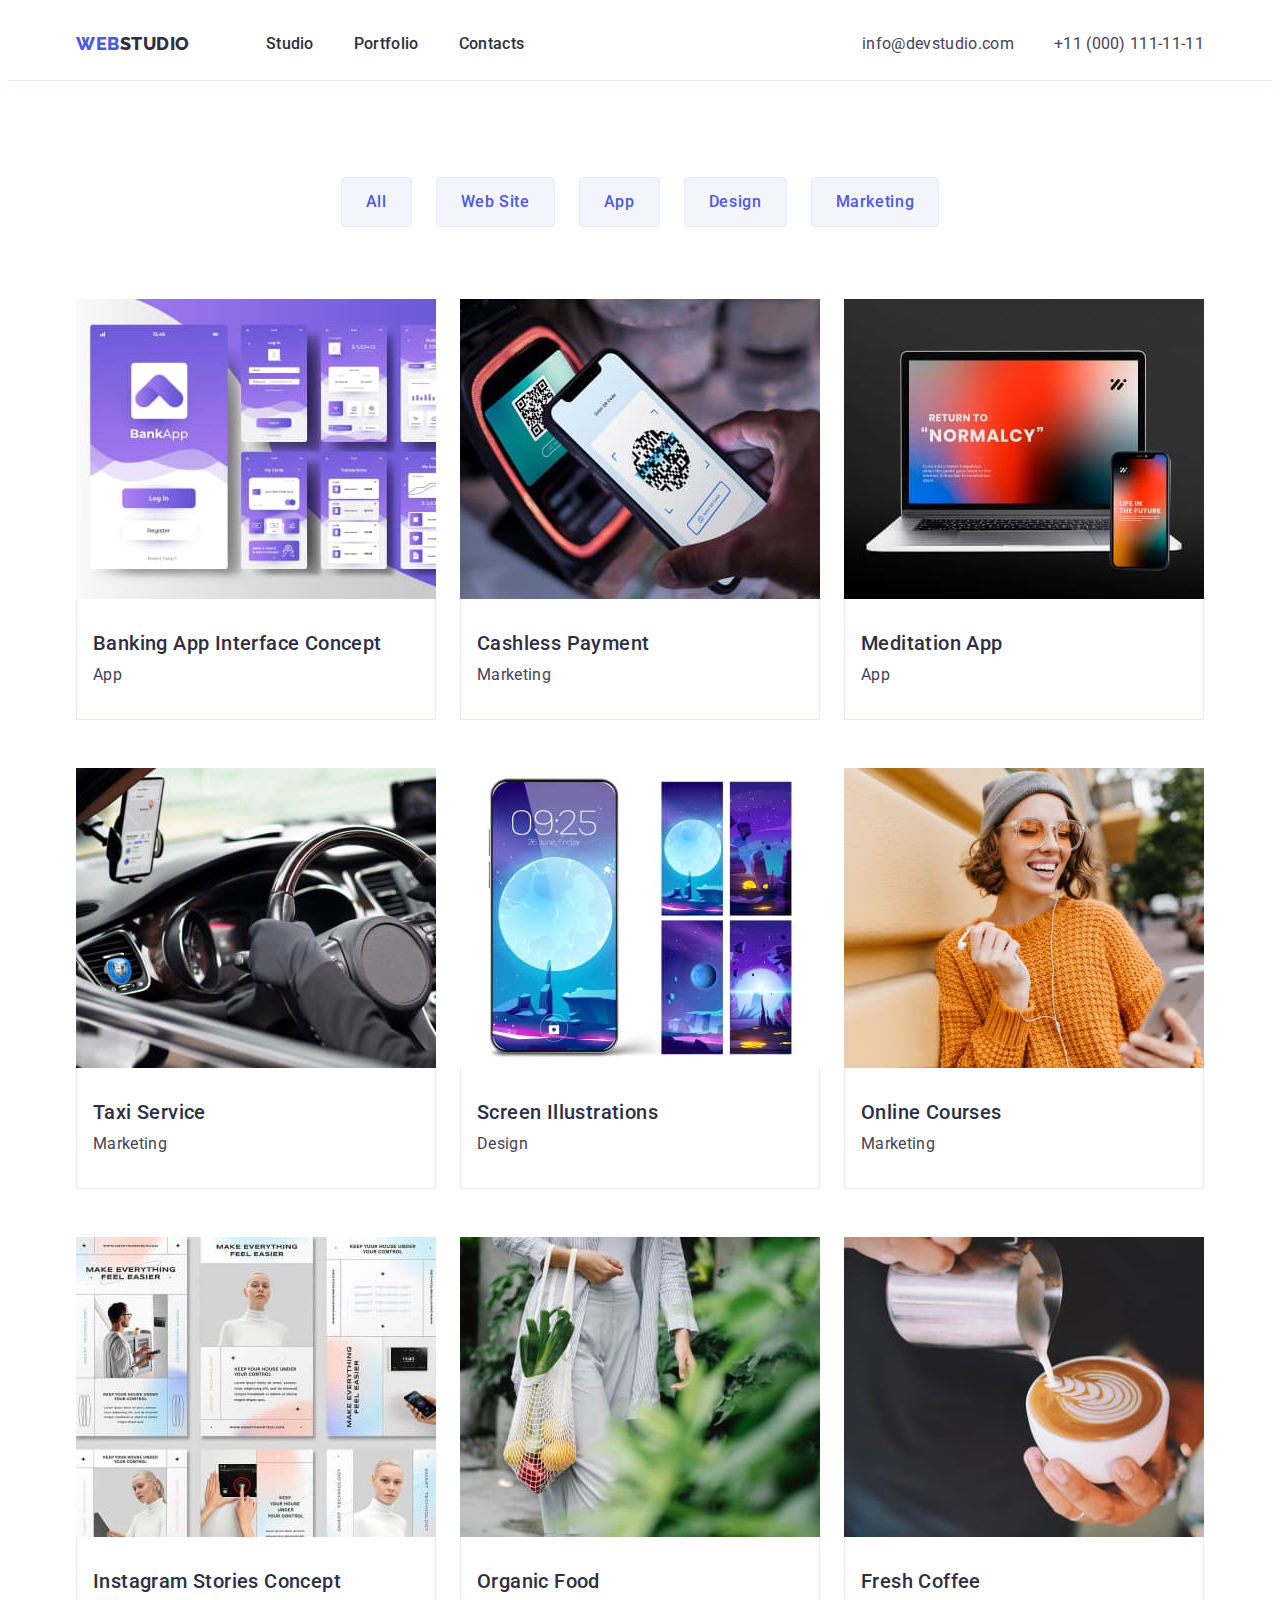
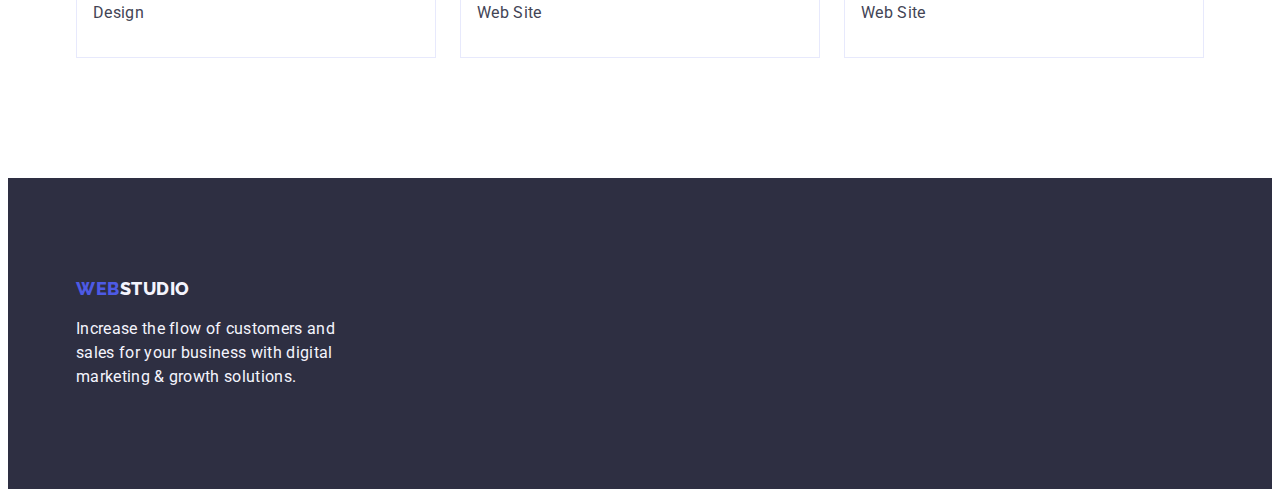
==== portfolio.html @ bd39e2be "hw-03" ====
<!DOCTYPE html>
<html lang="en">
  <head>
    <meta charset="UTF-8" />
    <meta
      http-equiv="X-UA-Compatible"
      content="IE=edge"
    />
    <meta
      name="viewport"
      content="width=device-width, initial-scale=1.0"
    />

    <link
      rel="preconnect"
      href="https://fonts.googleapis.com"
    />
    <link
      rel="preconnect"
      href="https://fonts.gstatic.com"
      crossorigin
    />
    <link
      rel="stylesheet"
      href="https://cdnjs.cloudflare.com/ajax/libs/modern-normalize/1.1.0/modern-normalize.min.css"
      integrity="sha512-wpPYUAdjBVSE4KJnH1VR1HeZfpl1ub8YT/NKx4PuQ5NmX2tKuGu6U/JRp5y+Y8XG2tV+wKQpNHVUX03MfMFn9Q=="
      crossorigin="anonymous"
      referrerpolicy="no-referrer"
    />
    <link
      href="https://fonts.googleapis.com/css2?family=Raleway:wght@800&family=Roboto:wght@400;500;700&display=swap"
      rel="stylesheet"
    />
    <link
      rel="stylesheet"
      href="./css/styles.css"
    />
    <title>Портфоліо</title>
  </head>
  <body>
    <header class="header">
      <div class="container header-container">
        <nav class="header-nav">
          <a
            href="./index.html"
            class="logo-link link"
            >web<span class="logo-top">Studio</span></a
          >
          <ul class="header-list list">
            <li class="header-item">
              <a
                href="./index.html"
                class="header-link link"
                >Studio</a
              >
            </li>
            <li class="header-item">
              <a
                href="./portfolio.html"
                class="header-link link"
                >Portfolio</a
              >
            </li>
            <li class="header-item">
              <a
                href=""
                class="header-link link"
                >Contacts</a
              >
            </li>
          </ul>
        </nav>
        <address class="header-address">
          <ul class="address-list list">
            <li class="header-item">
              <a
                href="mailto:info@devstudio.com"
                class="header-adr link"
              >
                info@devstudio.com</a
              >
            </li>
            <li class="header-item">
              <a
                href="tel:+110001111111"
                class="header-adr link"
                >+11 (000) 111-11-11
              </a>
            </li>
          </ul>
        </address>
      </div>
    </header>
    <main>
      <section class="examples section">
        <div class="container">
          <h1 hidden>Portfolio</h1>
          <ul class="examples-list list">
            <li class="example-item">
              <button
                type="button"
                class="examples-btn"
              >
                All
              </button>
            </li>
            <li class="example-item">
              <button
                type="button"
                class="examples-btn"
              >
                Web Site
              </button>
            </li>
            <li class="example-item">
              <button
                type="button"
                class="examples-btn"
              >
                App
              </button>
            </li>
            <li class="example-item">
              <button
                type="button"
                class="examples-btn"
              >
                Design
              </button>
            </li>
            <li class="example-item">
              <button
                type="button"
                class="examples-btn"
              >
                Marketing
              </button>
            </li>
          </ul>
          <ul class="example-linklist list">
            <li class="linklist-item">
              <a
                href=""
                class="linklist-link link"
              >
                <img
                  src="./images/banking_app.jpg"
                  alt="Interface banking app"
                  width="360"
                />
                <div class="linklist-card">
                  <h2 class="linklist-title">Banking App Interface Concept</h2>
                  <p class="linklist-text">App</p>
                </div>
              </a>
            </li>
            <li class="linklist-item">
              <a
                href=""
                class="linklist-link link"
              >
                <img
                  src="./images/payment.jpg"
                  alt="Cashless payment"
                  width="360"
                />
                <div class="linklist-card">
                  <h2 class="linklist-title">Cashless Payment</h2>
                  <p class="linklist-text">Marketing</p>
                </div>
              </a>
            </li>
            <li class="linklist-item">
              <a
                href=""
                class="linklist-link link"
              >
                <img
                  src="./images/meditation_app.jpg"
                  alt="Meditation app"
                  width="360"
                />
                <div class="linklist-card">
                  <h2 class="linklist-title">Meditation App</h2>
                  <p class="linklist-text">App</p>
                </div>
              </a>
            </li>
            <li class="linklist-item">
              <a
                href=""
                class="linklist-link link"
              >
                <img
                  src="./images/taxi_service.jpg"
                  alt="Taxi service"
                  width="360"
                />
                <div class="linklist-card">
                  <h2 class="linklist-title">Taxi Service</h2>
                  <p class="linklist-text">Marketing</p>
                </div>
              </a>
            </li>
            <li class="linklist-item">
              <a
                href=""
                class="linklist-link link"
              >
                <img
                  src="./images/illustrations.jpg"
                  alt="Screen Illustrations"
                  width="360"
                />
                <div class="linklist-card">
                  <h2 class="linklist-title">Screen Illustrations</h2>
                  <p class="linklist-text">Design</p>
                </div>
              </a>
            </li>
            <li class="linklist-item">
              <a
                href=""
                class="linklist-link link"
              >
                <img
                  src="./images/courses.jpg"
                  alt="Online courses"
                  width="360"
                />
                <div class="linklist-card">
                  <h2 class="linklist-title">Online Courses</h2>
                  <p class="linklist-text">Marketing</p>
                </div>
              </a>
            </li>
            <li class="linklist-item">
              <a
                href=""
                class="linklist-link link"
              >
                <img
                  src="./images/stories_concept.jpg"
                  alt="Instagram concept"
                  width="360"
                />
                <div class="linklist-card">
                  <h2 class="linklist-title">Instagram Stories Concept</h2>
                  <p class="linklist-text">Design</p>
                </div>
              </a>
            </li>
            <li class="linklist-item">
              <a
                href=""
                class="linklist-link link"
              >
                <img
                  src="./images/organic_food.jpg"
                  alt="Organic food"
                  width="360"
                />
                <div class="linklist-card">
                  <h2 class="linklist-title">Organic Food</h2>
                  <p class="linklist-text">Web Site</p>
                </div>
              </a>
            </li>
            <li class="linklist-item">
              <a
                href=""
                class="linklist-link link"
              >
                <img
                  src="./images/coffee.jpg"
                  alt="Coffee"
                  width="360"
                />
                <div class="linklist-card">
                  <h2 class="linklist-title">Fresh Coffee</h2>
                  <p class="linklist-text">Web Site</p>
                </div>
              </a>
            </li>
          </ul>
        </div>
      </section>
    </main>
    <footer class="footer">
      <div class="container">
        <a
          href="./index.html"
          class="footer-logo link"
          >web<span class="logo-down">Studio</span></a
        >
        <p class="footer-text">
          Increase the flow of customers and sales for your business with
          digital marketing & growth solutions.
        </p>
      </div>
    </footer>
  </body>
</html>
---- css/styles.css ----
html {
  box-sizing: border-box;
}
*,
*::before,
*::after {
  box-sizing: inherit;
}
h1,
h2,
h3,
h4,
h5,
h6,
p,
ul,
li {
  margin: 0;
  padding: 0;
}
img {
  display: block;
  max-width: 100%;
  height: auto;
}
:root {
  --primary-brand: #4d5ae5;
  --pressed-state: #404bbf;
  --dark: #2e2f42;
  --success: #31d0aa;
  --hero-background: rgba(46, 47, 66, 0.7);
  --text: #434455;
  --subtle-text: #8e8f99;
  --accent: #e7e9fc;
  --light: #f4f4fd;
  --modal-overlay: rgba(46, 47, 66, 0.4);
  --white-background: #ffffff;
  --modal-background: #fcfcfc;
}
body {
  color: var(--text);
  font-family: "Roboto", sans-serif;
  background: var(--white-background);
}
.container {
  width: 1158px;
  margin: 0 auto;
  padding-left: 15px;
  padding-right: 15px;
}
.section {
  padding-top: 120px;
  padding-bottom: 120px;
}
.list {
  list-style: none;
}
.link {
  text-decoration: none;
}
.header {
  border-bottom: 1px solid #e7e9fc;
}
.header-container {
  display: flex;
  align-items: center;
  justify-content: space-between;
}
.header-nav {
  display: flex;
  align-items: center;
}
.header-list {
  display: flex;
  gap: 40px;
}
.header-item {
}

.logo-top {
  color: var(--dark);
}
.logo-link {
  font-family: "Raleway", sans-serif;
  font-style: normal;
  font-weight: 800;
  font-size: 18px;
  line-height: 1.17;
  /* identical to box height, or 117% */

  display: flex;
  align-items: center;
  letter-spacing: 0.03em;
  text-transform: uppercase;

  /* NAVY BLUE */

  color: var(--primary-brand);
  margin-right: 76px;
  padding-top: 24px;
  padding-bottom: 24px;
}
.header-link {
  display: block;
  font-weight: 500;
  font-size: 16px;
  line-height: 1.5;
  /* identical to box height, or 150% */

  letter-spacing: 0.02em;

  /* NAVY BLUE */

  color: var(--dark);
  padding-top: 24px;
  padding-bottom: 24px;
}
.header-link:hover {
  color: var(--pressed-state);
}
.header-link:focus {
  color: var(--pressed-state);
}
.header-address {
  font-style: normal;
}
.header-adr {
  display: block;
  font-style: normal;
  font-weight: 400;
  font-size: 16px;
  line-height: 1.5;
  /* identical to box height, or 150% */

  letter-spacing: 0.02em;

  /* SLATE */

  color: var(--text);
  padding-top: 24px;
  padding-bottom: 24px;
}
.header-adr:focus {
  color: var(--pressed-state);
}
.header-adr:hover {
  color: var(--pressed-state);
}
.address-list {
  display: flex;
  gap: 40px;
}
.header-mail {
  font-style: normal;
  font-weight: 400;
  font-size: 16px;
  line-height: 1.5;
  /* identical to box height, or 150% */

  letter-spacing: 0.02em;

  /* SLATE */

  color: var(--text);
}
.header-num {
  font-style: normal;
  font-weight: 400;
  font-size: 16px;
  line-height: 1.5;
  /* identical to box height, or 150% */

  letter-spacing: 0.02em;

  /* SLATE */

  color: var(--text);
}
.footer {
  background: var(--dark);
  padding-top: 100px;
  padding-bottom: 100px;
}
.footer-logo {
  font-family: "Raleway", sans-serif;
  font-style: normal;
  font-weight: 800;
  font-size: 18px;
  line-height: 1.17;
  /* identical to box height, or 117% */

  letter-spacing: 0.03em;
  text-transform: uppercase;

  color: var(--primary-brand);
}
.logo-down {
  color: var(--light);
}
.footer-text {
  font-weight: 400;
  font-size: 16px;
  line-height: 1.5;
  /* or 150% */

  letter-spacing: 0.02em;

  /* CLOUD */

  color: var(--light);
  max-width: 264px;
  margin-top: 17.5px;
}
.hero {
  background: var(--dark);
  padding-top: 188px;
  padding-bottom: 188px;
}
.hero-title {
  font-weight: 700;
  font-size: 56px;
  line-height: 1.07;
  /* or 107% */

  text-align: center;
  letter-spacing: 0.02em;

  /* WHITE */

  color: var(--white-background);
  max-width: 496px;
  margin: 0 auto;
  margin-bottom: 48px;

}
.hero-btn {
  font-family: "Roboto", sans-serif;
  font-weight: 500;
  font-size: 16px;
  line-height: 1.5;
  /* identical to box height, or 150% */

  display: flex;
  align-items: center;
  letter-spacing: 0.04em;

  /* WHITE */

  color: var(--white-background);
  background: var(--primary-brand);
  cursor: pointer;
  border-radius: 4px;
  box-shadow: 0px 4px 4px rgba(0, 0, 0, 0.15);
  border: 0;
  min-width: 169px;
  text-align: center;
  padding: 16px 32px;
  margin: 0 auto;
}
.hero-btn:hover {
  background-color: var(--pressed-state);
}
.hero-btn:focus {
  background-color: var(--pressed-state);
}
.advantage {
  padding-bottom: 0;
}
.advantage-list {
  display: flex;
  flex-direction: row;
  gap: 24px;
}
.advantage-item {
  width: 264px;
}
.advantage-title {
  font-weight: 500;
  font-size: 20px;
  line-height: 1.2;
  /* identical to box height, or 120% */

  letter-spacing: 0.02em;

  color: var(--dark);
  margin-bottom: 8px;
}
.advantage-text {
  font-weight: 400;
  font-size: 16px;
  line-height: 1.5;
  /* or 150% */

  letter-spacing: 0.02em;

  /* SLATE */

  color: var(--text);
}
.activity {
}
.activity-title {
  font-weight: 700;
  font-size: 36px;
  line-height: 1.11;
  /* identical to box height, or 111% */

  text-align: center;
  letter-spacing: 0.02em;
  text-transform: capitalize;
  color: var(--dark);
  margin-bottom: 72px;
}
.activity-list {
  display: flex;
  flex-direction: row;
  justify-content: space-evenly;
  gap: 24px;
}
.activity-item {
}
.team {
  background-color: var(--light);
}
.team-title {
  font-weight: 700;
  font-size: 36px;
  line-height: 1.11;
  /* identical to box height, or 111% */

  text-align: center;
  letter-spacing: 0.02em;
  text-transform: capitalize;
  color: var(--dark);
  margin-bottom: 72px;
}
.team-list {
  display: flex;
  flex-direction: row;
  gap: 24px;
  justify-content: space-evenly;
}
.team-item {
  background-color: var(--white-background);
  box-shadow: 0px 1px 6px rgba(46, 47, 66, 0.08),
    0px 1px 1px rgba(46, 47, 66, 0.16), 0px 2px 1px rgba(46, 47, 66, 0.08);
  border-radius: 0px 0px 4px 4px;
}
.team-text {
  padding-top: 32px;
  padding-bottom: 32px;
}
.member {
  font-weight: 500;
  font-size: 20px;
  line-height: 1.2;
  /* identical to box height, or 120% */

  text-align: center;
  letter-spacing: 0.02em;

  /* NAVY BLUE */

  color: var(--dark);
  margin-bottom: 8px;
}
.position {
  font-weight: 400;
  font-size: 16px;
  line-height: 1.5;
  /* identical to box height, or 150% */

  text-align: center;
  letter-spacing: 0.02em;

  /* SLATE */

  color: var(--text);
}
.examples {
  padding-top: 96px;
}
.examples-list {
  display: flex;
  flex-direction: row;
  justify-content: center;
  gap: 24px;
  margin-bottom: 72px;
}
.example-item {
}
.examples-btn {
  border-radius: 4px;
  border: 1px solid #e7e9fc;
  text-align: center;
  padding: 12px 24px;
  font-family: "Roboto", sans-serif;
  font-weight: 500;
  font-size: 16px;
  line-height: 1.5;
  /* identical to box height, or 150% */

  display: flex;
  align-items: center;
  text-align: center;
  letter-spacing: 0.04em;

  /* IRIS */

  color: var(--primary-brand);
  background: var(--light);
  cursor: pointer;
  text-align: center;
  padding: 12px 24px;
}
.examples-btn:hover {
  background: var(--pressed-state);
  color: var(--white-background);
  border: 1px solid transparent;
}
.examples-btn:focus {
  background: var(--pressed-state);
  color: var(--white-background);
  border: 1px solid transparent;
}
.example-linklist {
  display: flex;
  flex-wrap: wrap;
  gap: 48px 24px;
}
.linklist-item {
  width: calc((100% - 48px) / 3);
}
.linklist-item:nth-child(3n) {
  margin-right: 0;
}

.linklist-item:nth-last-child(-n + 3) {
  margin-bottom: 0;
}
.linklist-link {
}
.linklist-card {
  padding-top: 32px;
  padding-bottom: 32px;
  padding-left: 16px;
  border: 1px solid #e7e9fc;
  border-top: none;
}
.linklist-title {
  font-weight: 500;
  font-size: 20px;
  line-height: 1.2;
  /* identical to box height, or 120% */

  letter-spacing: 0.02em;

  /* NAVY BLUE */

  color: var(--dark);
  margin-bottom: 8px;
}
.linklist-text {
  font-weight: 400;
  font-size: 16px;
  line-height: 1.5;
  /* identical to box height, or 150% */

  letter-spacing: 0.02em;

  /* SLATE */

  color: var(--text);
}
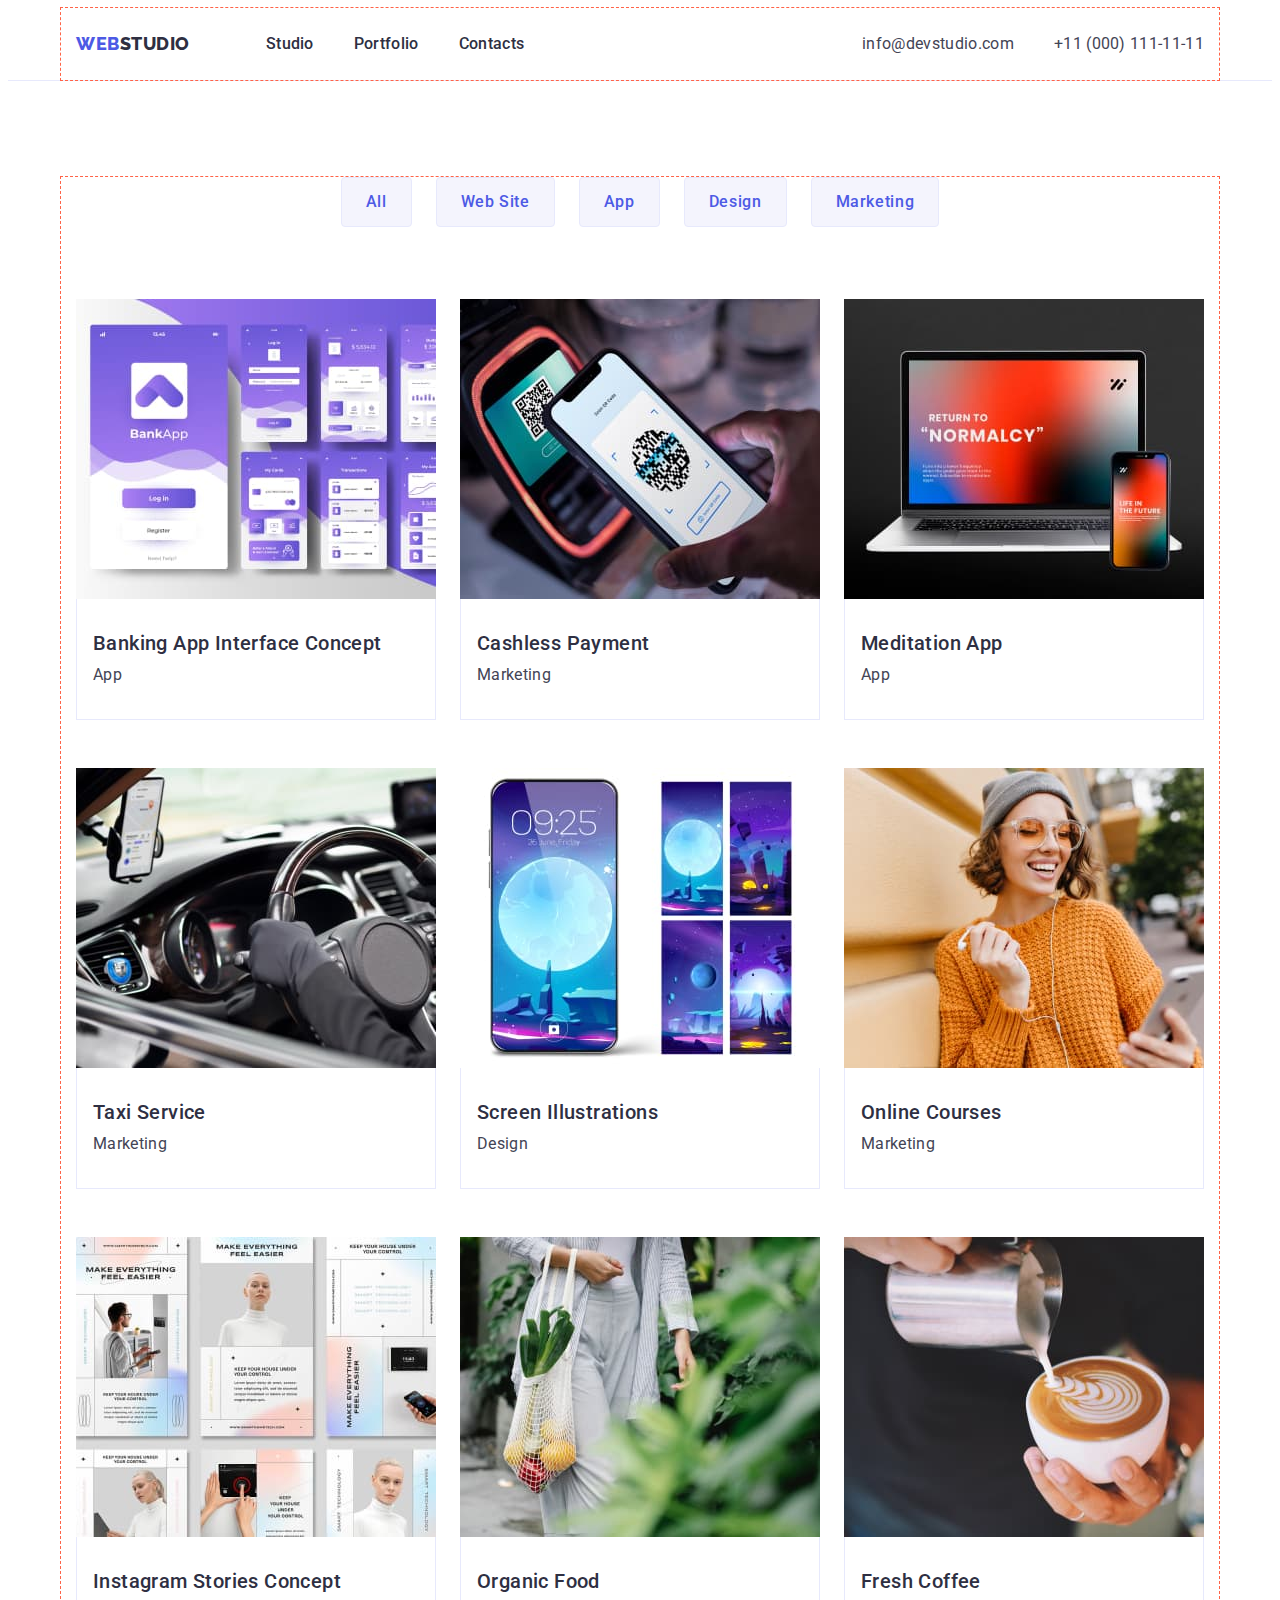
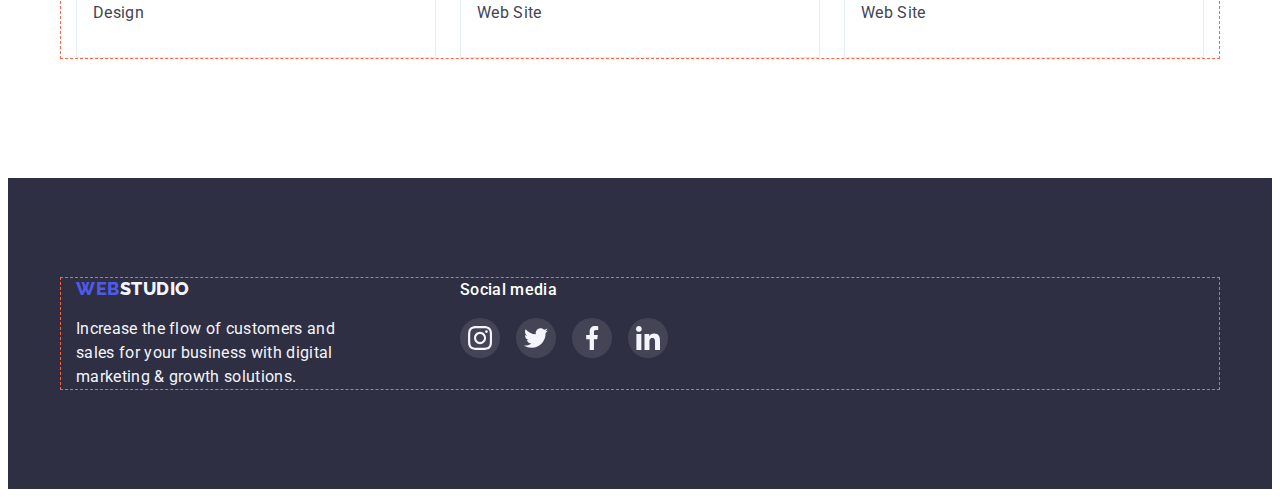
==== commit fade3b0d: "hw_04" ====
--- a/portfolio.html
+++ b/portfolio.html
@@ -287,16 +287,63 @@
       </section>
     </main>
     <footer class="footer">
-      <div class="container">
-        <a
-          href="./index.html"
-          class="footer-logo link"
-          >web<span class="logo-down">Studio</span></a
-        >
-        <p class="footer-text">
-          Increase the flow of customers and sales for your business with
-          digital marketing & growth solutions.
-        </p>
+      <div class="footer-container container">
+        <div class="footer-logo-text">
+          <a
+            href="./index.html"
+            class="footer-logo link"
+            >web<span class="logo-down">Studio</span></a
+          >
+          <p class="footer-text">
+            Increase the flow of customers and sales for your business with
+            digital marketing & growth solutions.
+          </p>
+        </div>
+        <div class="footer-social">
+          <h3 class="footer-title">Social media</h3>
+          <ul class="footer-list list">
+            <li>
+              <a
+                href=""
+                class="footer-link link"
+              >
+                <svg class="footer-icon">
+                  <use href="./images/symbol-defs.svg#icon-instagram"></use>
+                </svg>
+              </a>
+            </li>
+            <li>
+              <a
+                href=""
+                class="footer-link link"
+              >
+                <svg class="footer-icon">
+                  <use href="./images/symbol-defs.svg#icon-twitter"></use>
+                </svg>
+              </a>
+            </li>
+            <li>
+              <a
+                href=""
+                class="footer-link link"
+              >
+                <svg class="footer-icon">
+                  <use href="./images/symbol-defs.svg#icon-facebook"></use>
+                </svg>
+              </a>
+            </li>
+            <li>
+              <a
+                href=""
+                class="footer-link link"
+              >
+                <svg class="footer-icon">
+                  <use href="./images/symbol-defs.svg#icon-linkedin"></use>
+                </svg>
+              </a>
+            </li>
+          </ul>
+        </div>
       </div>
     </footer>
   </body>
--- a/css/styles.css
+++ b/css/styles.css
@@ -47,6 +47,7 @@
   margin: 0 auto;
   padding-left: 15px;
   padding-right: 15px;
+  outline: 1px dashed tomato;
 }
 .section {
   padding-top: 120px;
@@ -181,6 +182,10 @@
   padding-top: 100px;
   padding-bottom: 100px;
 }
+.footer-container {
+  display: flex;
+  gap: 120px;
+}
 .footer-logo {
   font-family: "Raleway", sans-serif;
   font-style: normal;
@@ -211,10 +216,52 @@
   max-width: 264px;
   margin-top: 17.5px;
 }
+.footer-title {
+  font-weight: 500;
+  font-size: 16px;
+  line-height: 1.5;
+  /* identical to box height, or 150% */
+
+  letter-spacing: 0.02em;
+  color: var(--white-background);
+  margin-bottom: 16px;
+}
+.footer-list {
+  display: flex;
+  gap: 16px;
+}
+.footer-link {
+  display: flex;
+  justify-content: center;
+  align-items: center;
+  width: 40px;
+  height: 40px;
+  padding: 8px;
+  border-radius: 50%;
+  background-color: rgba(255, 255, 255, 0.1);
+}
+.footer-link:focus, .footer-link:hover{
+  background-color: var(--success);
+}
+.footer-icon{
+  fill:var(--light);
+  width:24px;
+  height: 24px;
+}
 .hero {
-  background: var(--dark);
   padding-top: 188px;
   padding-bottom: 188px;
+  max-width: 1440px;
+  height: 600px;
+  margin: 0 auto;
+  background: var(--hero-background);
+  background-image: linear-gradient(
+      to right,
+      rgba(46, 47, 66, 0.7),
+      rgba(46, 47, 66, 0.7)
+    ),
+    url(../images/people-office.jpg);
+  background-position: center;
 }
 .hero-title {
   font-weight: 700;
@@ -231,7 +278,6 @@
   max-width: 496px;
   margin: 0 auto;
   margin-bottom: 48px;
-
 }
 .hero-btn {
   font-family: "Roboto", sans-serif;
@@ -274,6 +320,19 @@
 .advantage-item {
   width: 264px;
 }
+.advantage-iconbox{
+  background-color: var(--light);
+    border-radius: 4px;
+    height: 112px;
+    display: flex;
+    justify-content: center;
+    align-items: center;
+    margin-bottom: 8px;
+}
+.advantage-icons {
+  width: 64px;
+  height: 64px;
+}
 .advantage-title {
   font-weight: 500;
   font-size: 20px;
@@ -341,14 +400,14 @@
   justify-content: space-evenly;
 }
 .team-item {
+  width: 264px;
   background-color: var(--white-background);
   box-shadow: 0px 1px 6px rgba(46, 47, 66, 0.08),
     0px 1px 1px rgba(46, 47, 66, 0.16), 0px 2px 1px rgba(46, 47, 66, 0.08);
   border-radius: 0px 0px 4px 4px;
 }
 .team-text {
-  padding-top: 32px;
-  padding-bottom: 32px;
+  padding: 32px 16px;
 }
 .member {
   font-weight: 500;
@@ -377,6 +436,71 @@
 
   color: var(--text);
 }
+.team-social-list {
+  display: flex;
+  gap: 24px;
+  margin-top: 8px;
+}
+.social-link {
+  display: flex;
+  justify-content: center;
+  align-items: center;
+  width: 40px;
+  height: 40px;
+  border-radius: 50%;
+  background-color: var(--primary-brand);
+}
+.social-icons{
+  width: 16px;
+  height: 16px;
+  fill:  var(--light);
+}
+.social-link:focus, .social-link:hover{
+  background-color: var(--pressed-state);
+}
+.customers {
+}
+.customers-title {
+  font-family: "Roboto";
+  font-style: normal;
+  font-weight: 700;
+  font-size: 36px;
+  line-height: 1.11;
+  /* identical to box height, or 111% */
+  letter-spacing: 0.02em;
+  text-transform: capitalize;
+  text-align: center;
+  margin-bottom: 72px;
+}
+.customers-list {
+  display: flex;
+  flex-direction: row;
+  gap: 24px;
+  justify-content: space-evenly;
+}
+.customers-item {
+}
+.customers-link {
+  display: block;
+  display: flex;
+  justify-content: center;
+  align-items: center;
+  width: 168px;
+  height: 88px;
+  border: 1px solid #8e8f99;
+  border-radius: 4px;
+}
+.customers-icons {
+  width:104px;
+  height: 56px;
+  fill: var(--subtle-text);
+}
+.customers-link:focus, .customers-link:hover {
+    border-color: var(--pressed-state);
+}
+.customers-link:focus>.customers-icons, .customers-link:hover>.customers-icons {
+    fill: var(--pressed-state);
+}
 .examples {
   padding-top: 96px;
 }
@@ -417,11 +541,13 @@
   background: var(--pressed-state);
   color: var(--white-background);
   border: 1px solid transparent;
+  box-shadow: 0px 3px 1px rgba(0, 0, 0, 0.1), 0px 2px 1px rgba(0, 0, 0, 0.08), 0px 2px 2px rgba(0, 0, 0, 0.12);
 }
 .examples-btn:focus {
   background: var(--pressed-state);
   color: var(--white-background);
   border: 1px solid transparent;
+  box-shadow: 0px 3px 1px rgba(0, 0, 0, 0.1), 0px 2px 1px rgba(0, 0, 0, 0.08), 0px 2px 2px rgba(0, 0, 0, 0.12);
 }
 .example-linklist {
   display: flex;
@@ -438,7 +564,11 @@
 .linklist-item:nth-last-child(-n + 3) {
   margin-bottom: 0;
 }
-.linklist-link {
+.linklist-link{
+  display: block;
+}
+.linklist-link:hover {
+  box-shadow: 0px 1px 6px rgba(46, 47, 66, 0.08), 0px 1px 1px rgba(46, 47, 66, 0.16), 0px 2px 1px rgba(46, 47, 66, 0.08);
 }
 .linklist-card {
   padding-top: 32px;
